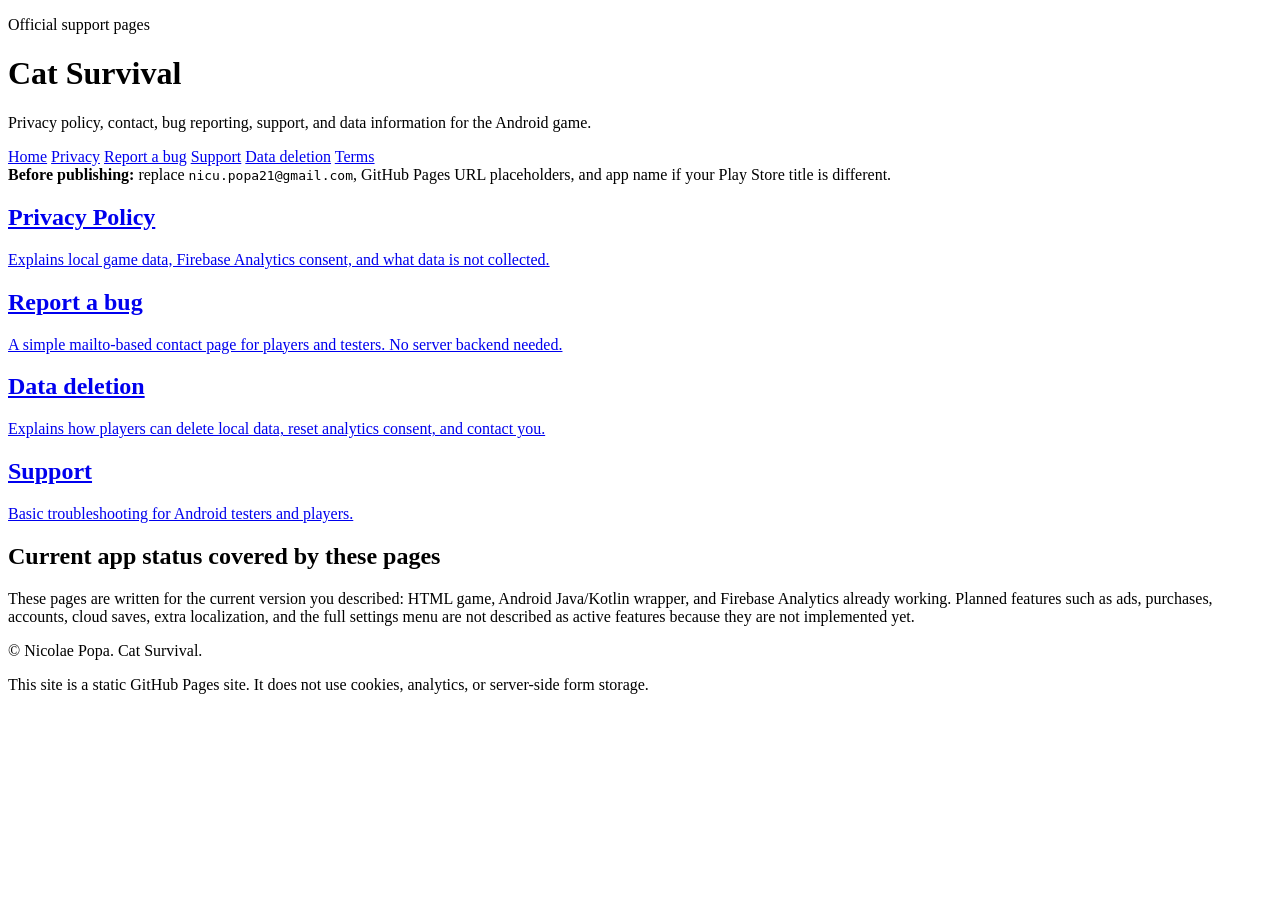
==== index.html @ e9ca4fab "Add files via upload" ====
<!doctype html>
<html lang="en">
<head>
  <title>Cat Survival — Support and Privacy</title>
  <meta name="description" content="Official support, privacy policy, bug report, and data information pages for Cat Survival.">
  <meta charset="utf-8">
<meta name="viewport" content="width=device-width, initial-scale=1">
<meta name="theme-color" content="#111827">
<link rel="stylesheet" href="assets/css/styles.css">
<script defer src="assets/js/site.js"></script>
</head>
<body>
  <header class="hero">
    <div class="container">
      <p class="eyebrow">Official support pages</p>
      <h1>Cat Survival</h1>
      <p class="subtitle">Privacy policy, contact, bug reporting, support, and data information for the Android game.</p>
      <nav class="site-nav" aria-label="Main navigation">
  <a href="index.html">Home</a>
  <a href="privacy.html">Privacy</a>
  <a href="contact.html">Report a bug</a>
  <a href="support.html">Support</a>
  <a href="data-deletion.html">Data deletion</a>
  <a href="terms.html">Terms</a>
</nav>
      <div class="notice todo">
        <strong>Before publishing:</strong> replace <code>nicu.popa21@gmail.com</code>, GitHub Pages URL placeholders, and app name if your Play Store title is different.
      </div>
    </div>
  </header>

  <main class="container page">
    <section class="card-grid">
      <a class="card link-card" href="privacy.html">
        <h2>Privacy Policy</h2>
        <p>Explains local game data, Firebase Analytics consent, and what data is not collected.</p>
      </a>
      <a class="card link-card" href="contact.html">
        <h2>Report a bug</h2>
        <p>A simple mailto-based contact page for players and testers. No server backend needed.</p>
      </a>
      <a class="card link-card" href="data-deletion.html">
        <h2>Data deletion</h2>
        <p>Explains how players can delete local data, reset analytics consent, and contact you.</p>
      </a>
      <a class="card link-card" href="support.html">
        <h2>Support</h2>
        <p>Basic troubleshooting for Android testers and players.</p>
      </a>
    </section>

    <section class="card">
      <h2>Current app status covered by these pages</h2>
      <p>These pages are written for the current version you described: HTML game, Android Java/Kotlin wrapper, and Firebase Analytics already working. Planned features such as ads, purchases, accounts, cloud saves, extra localization, and the full settings menu are not described as active features because they are not implemented yet.</p>
    </section>
  </main>

  <footer class="site-footer">
  <p>© <span id="year"></span> Nicolae Popa. Cat Survival.</p>
  <p class="small">This site is a static GitHub Pages site. It does not use cookies, analytics, or server-side form storage.</p>
</footer>
</body>
</html>
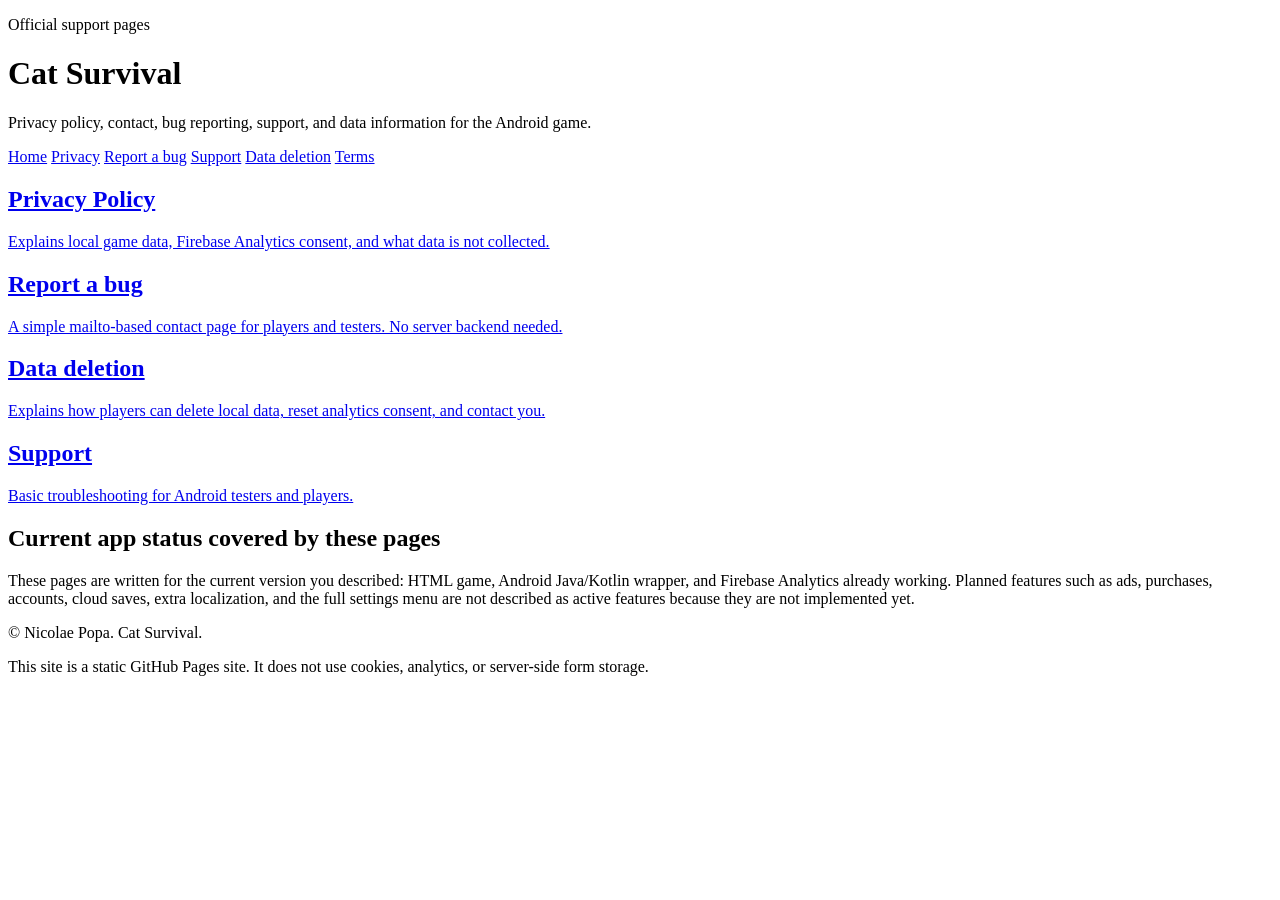
==== commit 9aa88c0a: "Add files via upload" ====
--- a/index.html
+++ b/index.html
@@ -23,10 +23,7 @@
   <a href="data-deletion.html">Data deletion</a>
   <a href="terms.html">Terms</a>
 </nav>
-      <div class="notice todo">
-        <strong>Before publishing:</strong> replace <code>nicu.popa21@gmail.com</code>, GitHub Pages URL placeholders, and app name if your Play Store title is different.
-      </div>
-    </div>
+</div>
   </header>
 
   <main class="container page">
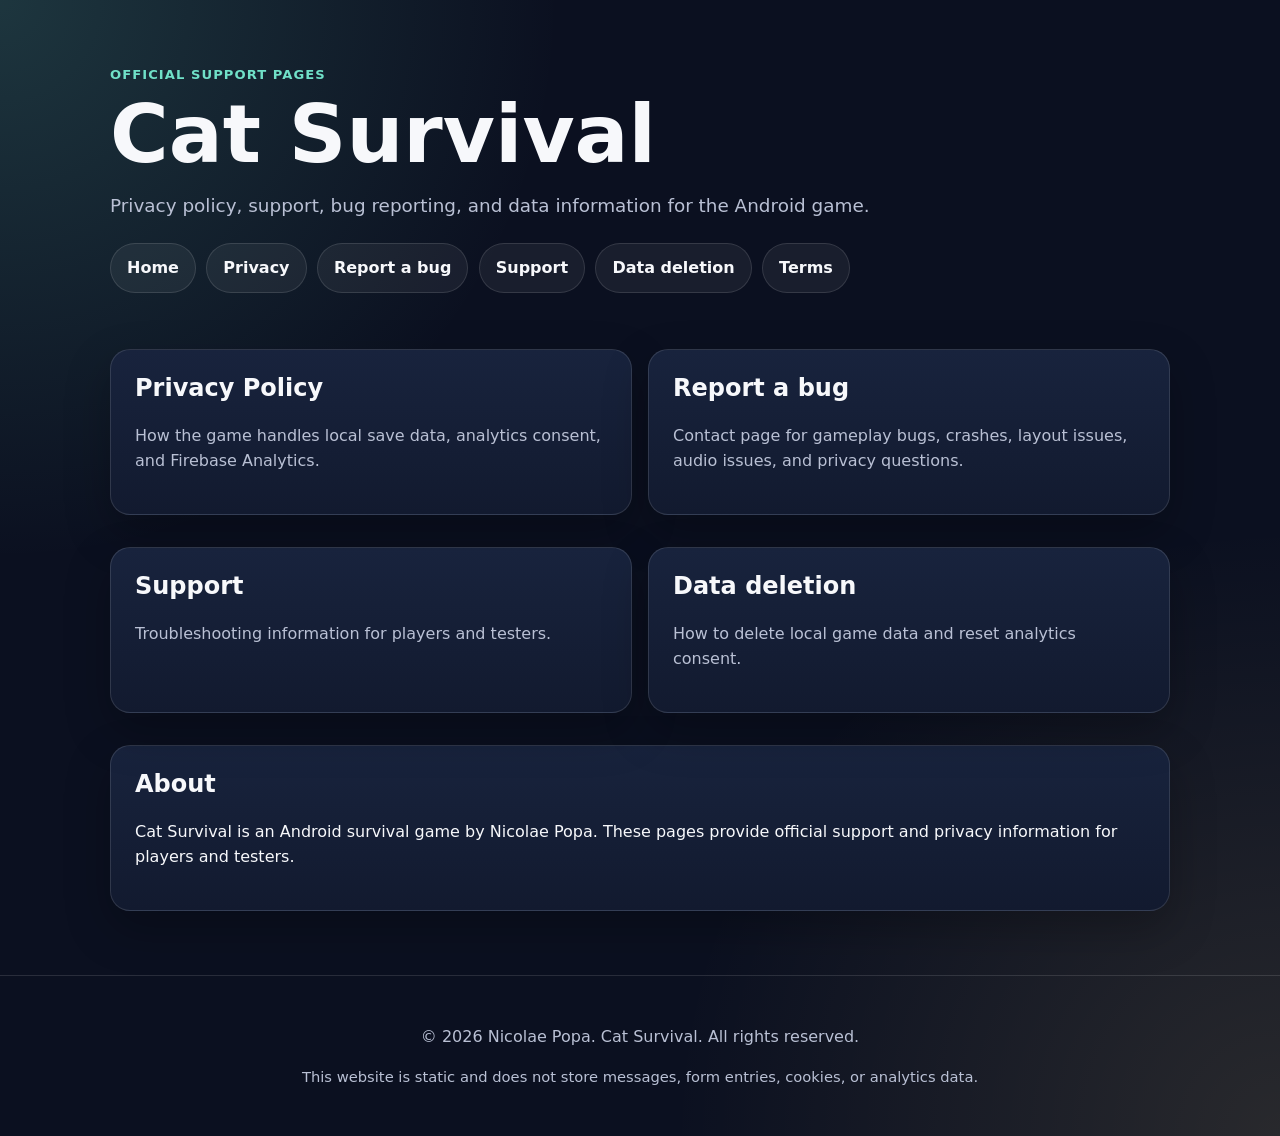
==== commit 953c507e: "Add files via upload" ====
--- a/index.html
+++ b/index.html
@@ -14,7 +14,7 @@
     <div class="container">
       <p class="eyebrow">Official support pages</p>
       <h1>Cat Survival</h1>
-      <p class="subtitle">Privacy policy, contact, bug reporting, support, and data information for the Android game.</p>
+      <p class="subtitle">Privacy policy, support, bug reporting, and data information for the Android game.</p>
       <nav class="site-nav" aria-label="Main navigation">
   <a href="index.html">Home</a>
   <a href="privacy.html">Privacy</a>
@@ -23,38 +23,23 @@
   <a href="data-deletion.html">Data deletion</a>
   <a href="terms.html">Terms</a>
 </nav>
-</div>
+    </div>
   </header>
-
   <main class="container page">
     <section class="card-grid">
-      <a class="card link-card" href="privacy.html">
-        <h2>Privacy Policy</h2>
-        <p>Explains local game data, Firebase Analytics consent, and what data is not collected.</p>
-      </a>
-      <a class="card link-card" href="contact.html">
-        <h2>Report a bug</h2>
-        <p>A simple mailto-based contact page for players and testers. No server backend needed.</p>
-      </a>
-      <a class="card link-card" href="data-deletion.html">
-        <h2>Data deletion</h2>
-        <p>Explains how players can delete local data, reset analytics consent, and contact you.</p>
-      </a>
-      <a class="card link-card" href="support.html">
-        <h2>Support</h2>
-        <p>Basic troubleshooting for Android testers and players.</p>
-      </a>
+      <a class="card link-card" href="privacy.html"><h2>Privacy Policy</h2><p>How the game handles local save data, analytics consent, and Firebase Analytics.</p></a>
+      <a class="card link-card" href="contact.html"><h2>Report a bug</h2><p>Contact page for gameplay bugs, crashes, layout issues, audio issues, and privacy questions.</p></a>
+      <a class="card link-card" href="support.html"><h2>Support</h2><p>Troubleshooting information for players and testers.</p></a>
+      <a class="card link-card" href="data-deletion.html"><h2>Data deletion</h2><p>How to delete local game data and reset analytics consent.</p></a>
     </section>
-
     <section class="card">
-      <h2>Current app status covered by these pages</h2>
-      <p>These pages are written for the current version you described: HTML game, Android Java/Kotlin wrapper, and Firebase Analytics already working. Planned features such as ads, purchases, accounts, cloud saves, extra localization, and the full settings menu are not described as active features because they are not implemented yet.</p>
+      <h2>About</h2>
+      <p>Cat Survival is an Android survival game by Nicolae Popa. These pages provide official support and privacy information for players and testers.</p>
     </section>
   </main>
-
   <footer class="site-footer">
-  <p>© <span id="year"></span> Nicolae Popa. Cat Survival.</p>
-  <p class="small">This site is a static GitHub Pages site. It does not use cookies, analytics, or server-side form storage.</p>
+  <p>© <span id="year"></span> Nicolae Popa. Cat Survival. All rights reserved.</p>
+  <p class="small">This website is static and does not store messages, form entries, cookies, or analytics data.</p>
 </footer>
 </body>
 </html>
--- a/assets/css/styles.css
+++ b/assets/css/styles.css
@@ -0,0 +1,232 @@
+:root {
+  --bg: #0b1020;
+  --panel: #121a2f;
+  --panel-light: #18233d;
+  --text: #f7f8fb;
+  --muted: #b9c0d4;
+  --accent: #70e1c8;
+  --accent-dark: #24b99b;
+  --warning: #ffde8a;
+  --warning-bg: #372a10;
+  --border: rgba(255,255,255,.12);
+  --shadow: 0 18px 45px rgba(0,0,0,.25);
+}
+
+* {
+  box-sizing: border-box;
+}
+
+html {
+  min-height: 100%;
+  background: var(--bg);
+}
+
+body {
+  margin: 0;
+  font-family: system-ui, -apple-system, BlinkMacSystemFont, "Segoe UI", sans-serif;
+  line-height: 1.6;
+  color: var(--text);
+  background:
+    radial-gradient(circle at top left, rgba(112, 225, 200, .18), transparent 35rem),
+    radial-gradient(circle at bottom right, rgba(255, 222, 138, .12), transparent 38rem),
+    var(--bg);
+}
+
+a {
+  color: var(--accent);
+}
+
+a:hover,
+a:focus {
+  color: #a5ffee;
+}
+
+code {
+  padding: .12rem .35rem;
+  border-radius: .35rem;
+  background: rgba(255,255,255,.09);
+  color: #fff;
+}
+
+.container {
+  width: min(1060px, calc(100% - 2rem));
+  margin-inline: auto;
+}
+
+.hero {
+  padding: 4rem 0 2.5rem;
+}
+
+.small-hero {
+  padding-bottom: 1.5rem;
+}
+
+.eyebrow {
+  margin: 0 0 .75rem;
+  color: var(--accent);
+  font-weight: 700;
+  letter-spacing: .08em;
+  text-transform: uppercase;
+  font-size: .82rem;
+}
+
+h1 {
+  margin: 0;
+  font-size: clamp(2.2rem, 7vw, 5rem);
+  line-height: .95;
+}
+
+h2 {
+  margin-top: 0;
+  line-height: 1.2;
+}
+
+h3 {
+  margin-bottom: .25rem;
+}
+
+.subtitle {
+  max-width: 780px;
+  color: var(--muted);
+  font-size: 1.15rem;
+}
+
+.site-nav {
+  display: flex;
+  flex-wrap: wrap;
+  gap: .65rem;
+  margin: 1.4rem 0 0;
+}
+
+.site-nav a,
+.button-link,
+button {
+  display: inline-flex;
+  align-items: center;
+  justify-content: center;
+  min-height: 2.6rem;
+  padding: .7rem 1rem;
+  border: 1px solid var(--border);
+  border-radius: 999px;
+  color: var(--text);
+  background: rgba(255,255,255,.06);
+  text-decoration: none;
+  font-weight: 700;
+  cursor: pointer;
+}
+
+.site-nav a:hover,
+.site-nav a:focus,
+.button-link:hover,
+.button-link:focus,
+button:hover,
+button:focus {
+  border-color: rgba(112, 225, 200, .75);
+  background: rgba(112, 225, 200, .13);
+  color: var(--text);
+}
+
+.page {
+  padding: 1rem 0 3rem;
+}
+
+.card-grid {
+  display: grid;
+  grid-template-columns: repeat(2, minmax(0, 1fr));
+  gap: 1rem;
+  margin-bottom: 1rem;
+}
+
+.card {
+  margin-bottom: 1rem;
+  padding: clamp(1rem, 2.5vw, 1.5rem);
+  border: 1px solid var(--border);
+  border-radius: 1.25rem;
+  background: linear-gradient(180deg, var(--panel-light), var(--panel));
+  box-shadow: var(--shadow);
+}
+
+.link-card {
+  color: var(--text);
+  text-decoration: none;
+}
+
+.link-card p {
+  color: var(--muted);
+}
+
+.important,
+.notice.todo {
+  border-color: rgba(255,222,138,.55);
+  background: linear-gradient(180deg, rgba(255,222,138,.16), var(--warning-bg));
+}
+
+.notice {
+  margin-top: 1rem;
+  padding: 1rem;
+  border-radius: 1rem;
+}
+
+.small {
+  color: var(--muted);
+  font-size: .92rem;
+}
+
+.site-footer {
+  padding: 2rem 1rem;
+  border-top: 1px solid var(--border);
+  color: var(--muted);
+  text-align: center;
+}
+
+.bug-form {
+  display: grid;
+  gap: 1rem;
+}
+
+label {
+  display: grid;
+  gap: .35rem;
+  color: var(--text);
+  font-weight: 700;
+}
+
+input,
+select,
+textarea {
+  width: 100%;
+  padding: .85rem .95rem;
+  border: 1px solid var(--border);
+  border-radius: .75rem;
+  color: var(--text);
+  background: rgba(0,0,0,.22);
+  font: inherit;
+}
+
+textarea {
+  resize: vertical;
+}
+
+.status {
+  min-height: 1.5rem;
+  color: var(--warning);
+}
+
+ul,
+ol {
+  padding-left: 1.25rem;
+}
+
+@media (max-width: 700px) {
+  .card-grid {
+    grid-template-columns: 1fr;
+  }
+
+  .hero {
+    padding-top: 2.25rem;
+  }
+
+  .site-nav a {
+    width: 100%;
+  }
+}
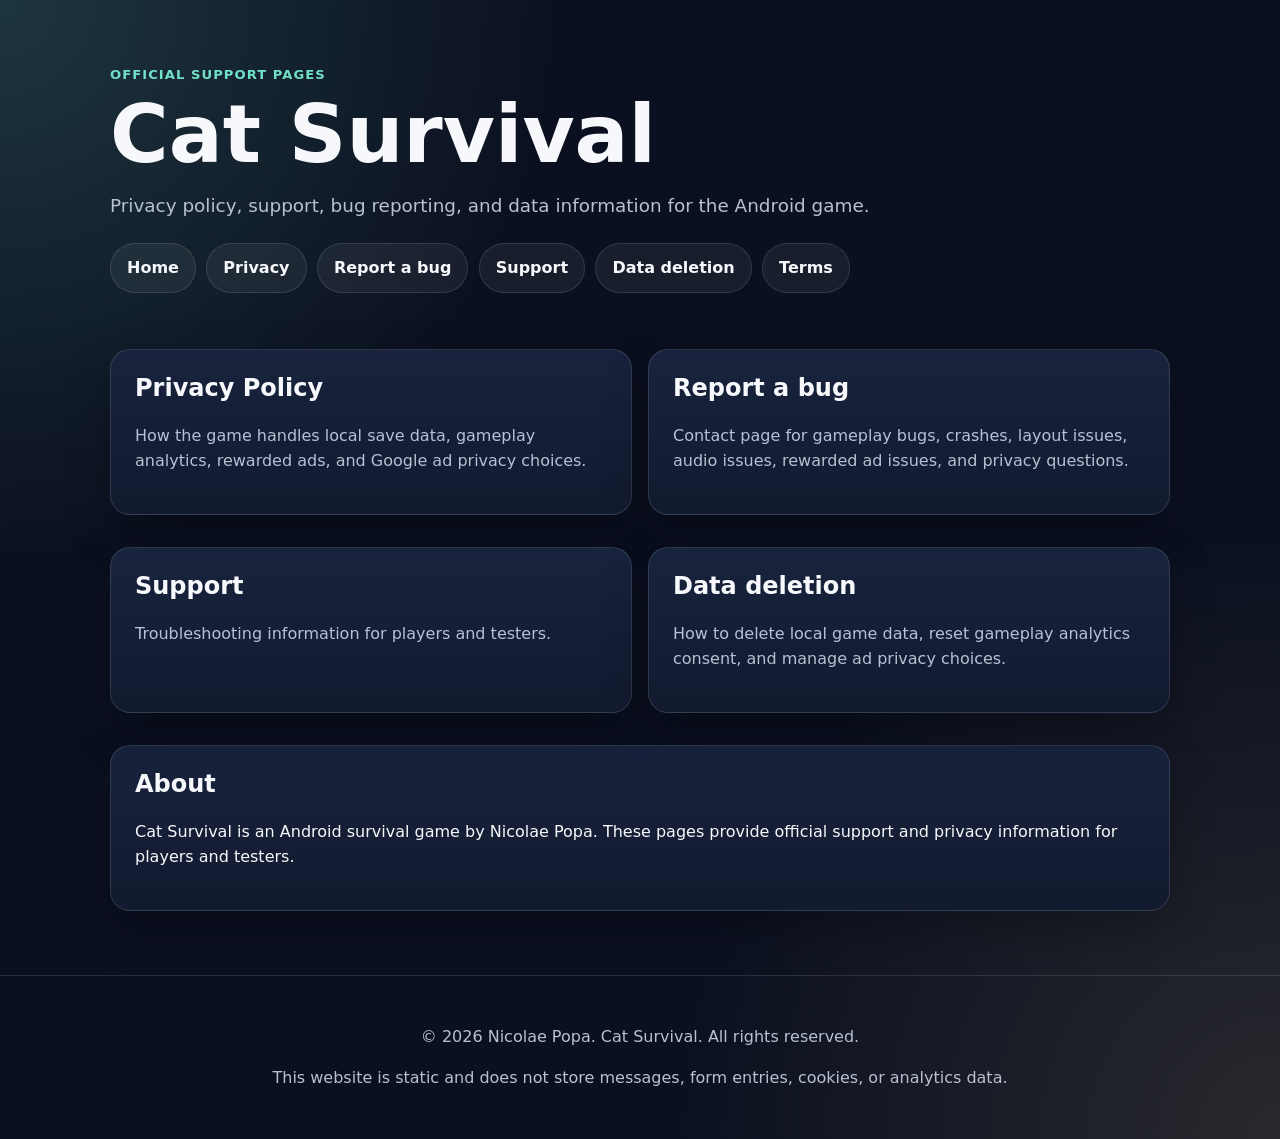
==== commit 0715caca: "Add files via upload" ====
--- a/index.html
+++ b/index.html
@@ -27,10 +27,10 @@
   </header>
   <main class="container page">
     <section class="card-grid">
-      <a class="card link-card" href="privacy.html"><h2>Privacy Policy</h2><p>How the game handles local save data, analytics consent, and Firebase Analytics.</p></a>
-      <a class="card link-card" href="contact.html"><h2>Report a bug</h2><p>Contact page for gameplay bugs, crashes, layout issues, audio issues, and privacy questions.</p></a>
+      <a class="card link-card" href="privacy.html"><h2>Privacy Policy</h2><p>How the game handles local save data, gameplay analytics, rewarded ads, and Google ad privacy choices.</p></a>
+      <a class="card link-card" href="contact.html"><h2>Report a bug</h2><p>Contact page for gameplay bugs, crashes, layout issues, audio issues, rewarded ad issues, and privacy questions.</p></a>
       <a class="card link-card" href="support.html"><h2>Support</h2><p>Troubleshooting information for players and testers.</p></a>
-      <a class="card link-card" href="data-deletion.html"><h2>Data deletion</h2><p>How to delete local game data and reset analytics consent.</p></a>
+      <a class="card link-card" href="data-deletion.html"><h2>Data deletion</h2><p>How to delete local game data, reset gameplay analytics consent, and manage ad privacy choices.</p></a>
     </section>
     <section class="card">
       <h2>About</h2>
--- a/assets/css/styles.css
+++ b/assets/css/styles.css
@@ -1,232 +1,4 @@
-:root {
-  --bg: #0b1020;
-  --panel: #121a2f;
-  --panel-light: #18233d;
-  --text: #f7f8fb;
-  --muted: #b9c0d4;
-  --accent: #70e1c8;
-  --accent-dark: #24b99b;
-  --warning: #ffde8a;
-  --warning-bg: #372a10;
-  --border: rgba(255,255,255,.12);
-  --shadow: 0 18px 45px rgba(0,0,0,.25);
-}
 
-* {
-  box-sizing: border-box;
-}
-
-html {
-  min-height: 100%;
-  background: var(--bg);
-}
-
-body {
-  margin: 0;
-  font-family: system-ui, -apple-system, BlinkMacSystemFont, "Segoe UI", sans-serif;
-  line-height: 1.6;
-  color: var(--text);
-  background:
-    radial-gradient(circle at top left, rgba(112, 225, 200, .18), transparent 35rem),
-    radial-gradient(circle at bottom right, rgba(255, 222, 138, .12), transparent 38rem),
-    var(--bg);
-}
-
-a {
-  color: var(--accent);
-}
-
-a:hover,
-a:focus {
-  color: #a5ffee;
-}
-
-code {
-  padding: .12rem .35rem;
-  border-radius: .35rem;
-  background: rgba(255,255,255,.09);
-  color: #fff;
-}
-
-.container {
-  width: min(1060px, calc(100% - 2rem));
-  margin-inline: auto;
-}
-
-.hero {
-  padding: 4rem 0 2.5rem;
-}
-
-.small-hero {
-  padding-bottom: 1.5rem;
-}
-
-.eyebrow {
-  margin: 0 0 .75rem;
-  color: var(--accent);
-  font-weight: 700;
-  letter-spacing: .08em;
-  text-transform: uppercase;
-  font-size: .82rem;
-}
-
-h1 {
-  margin: 0;
-  font-size: clamp(2.2rem, 7vw, 5rem);
-  line-height: .95;
-}
-
-h2 {
-  margin-top: 0;
-  line-height: 1.2;
-}
-
-h3 {
-  margin-bottom: .25rem;
-}
-
-.subtitle {
-  max-width: 780px;
-  color: var(--muted);
-  font-size: 1.15rem;
-}
-
-.site-nav {
-  display: flex;
-  flex-wrap: wrap;
-  gap: .65rem;
-  margin: 1.4rem 0 0;
-}
-
-.site-nav a,
-.button-link,
-button {
-  display: inline-flex;
-  align-items: center;
-  justify-content: center;
-  min-height: 2.6rem;
-  padding: .7rem 1rem;
-  border: 1px solid var(--border);
-  border-radius: 999px;
-  color: var(--text);
-  background: rgba(255,255,255,.06);
-  text-decoration: none;
-  font-weight: 700;
-  cursor: pointer;
-}
-
-.site-nav a:hover,
-.site-nav a:focus,
-.button-link:hover,
-.button-link:focus,
-button:hover,
-button:focus {
-  border-color: rgba(112, 225, 200, .75);
-  background: rgba(112, 225, 200, .13);
-  color: var(--text);
-}
-
-.page {
-  padding: 1rem 0 3rem;
-}
-
-.card-grid {
-  display: grid;
-  grid-template-columns: repeat(2, minmax(0, 1fr));
-  gap: 1rem;
-  margin-bottom: 1rem;
-}
-
-.card {
-  margin-bottom: 1rem;
-  padding: clamp(1rem, 2.5vw, 1.5rem);
-  border: 1px solid var(--border);
-  border-radius: 1.25rem;
-  background: linear-gradient(180deg, var(--panel-light), var(--panel));
-  box-shadow: var(--shadow);
-}
-
-.link-card {
-  color: var(--text);
-  text-decoration: none;
-}
-
-.link-card p {
-  color: var(--muted);
-}
-
-.important,
-.notice.todo {
-  border-color: rgba(255,222,138,.55);
-  background: linear-gradient(180deg, rgba(255,222,138,.16), var(--warning-bg));
-}
-
-.notice {
-  margin-top: 1rem;
-  padding: 1rem;
-  border-radius: 1rem;
-}
-
-.small {
-  color: var(--muted);
-  font-size: .92rem;
-}
-
-.site-footer {
-  padding: 2rem 1rem;
-  border-top: 1px solid var(--border);
-  color: var(--muted);
-  text-align: center;
-}
-
-.bug-form {
-  display: grid;
-  gap: 1rem;
-}
-
-label {
-  display: grid;
-  gap: .35rem;
-  color: var(--text);
-  font-weight: 700;
-}
-
-input,
-select,
-textarea {
-  width: 100%;
-  padding: .85rem .95rem;
-  border: 1px solid var(--border);
-  border-radius: .75rem;
-  color: var(--text);
-  background: rgba(0,0,0,.22);
-  font: inherit;
-}
-
-textarea {
-  resize: vertical;
-}
-
-.status {
-  min-height: 1.5rem;
-  color: var(--warning);
-}
-
-ul,
-ol {
-  padding-left: 1.25rem;
-}
-
-@media (max-width: 700px) {
-  .card-grid {
-    grid-template-columns: 1fr;
-  }
-
-  .hero {
-    padding-top: 2.25rem;
-  }
-
-  .site-nav a {
-    width: 100%;
-  }
-}
+:root{--bg:#0b1020;--panel:#121a2f;--panel-light:#18233d;--text:#f7f8fb;--muted:#b9c0d4;--accent:#70e1c8;--border:rgba(255,255,255,.12);--shadow:0 18px 45px rgba(0,0,0,.25)}
+*{box-sizing:border-box}html{min-height:100%;background:var(--bg)}body{margin:0;font-family:system-ui,-apple-system,BlinkMacSystemFont,"Segoe UI",sans-serif;line-height:1.6;color:var(--text);background:radial-gradient(circle at top left,rgba(112,225,200,.18),transparent 35rem),radial-gradient(circle at bottom right,rgba(255,222,138,.12),transparent 38rem),var(--bg)}
+a{color:var(--accent)}a:hover,a:focus{color:#a5ffee}.container{width:min(1060px,calc(100% - 2rem));margin-inline:auto}.hero{padding:4rem 0 2.5rem}.small-hero{padding-bottom:1.5rem}.eyebrow{margin:0 0 .75rem;color:var(--accent);font-weight:700;letter-spacing:.08em;text-transform:uppercase;font-size:.82rem}h1{margin:0;font-size:clamp(2.2rem,7vw,5rem);line-height:.95}h2{margin-top:0;line-height:1.2}h3{margin-bottom:.25rem}.subtitle{max-width:780px;color:var(--muted);font-size:1.15rem}.site-nav{display:flex;flex-wrap:wrap;gap:.65rem;margin:1.4rem 0 0}.site-nav a,.button-link,button{display:inline-flex;align-items:center;justify-content:center;min-height:2.6rem;padding:.7rem 1rem;border:1px solid var(--border);border-radius:999px;color:var(--text);background:rgba(255,255,255,.06);text-decoration:none;font-weight:700;cursor:pointer}.site-nav a:hover,.site-nav a:focus,.button-link:hover,.button-link:focus,button:hover,button:focus{border-color:rgba(112,225,200,.75);background:rgba(112,225,200,.13);color:var(--text)}.page{padding:1rem 0 3rem}.card-grid{display:grid;grid-template-columns:repeat(2,minmax(0,1fr));gap:1rem;margin-bottom:1rem}.card{margin-bottom:1rem;padding:clamp(1rem,2.5vw,1.5rem);border:1px solid var(--border);border-radius:1.25rem;background:linear-gradient(180deg,var(--panel-light),var(--panel));box-shadow:var(--shadow)}.link-card{color:var(--text);text-decoration:none}.link-card p,.small{color:var(--muted)}.site-footer{padding:2rem 1rem;border-top:1px solid var(--border);color:var(--muted);text-align:center}.bug-form{display:grid;gap:1rem}label{display:grid;gap:.35rem;color:var(--text);font-weight:700}input,select,textarea{width:100%;padding:.85rem .95rem;border:1px solid var(--border);border-radius:.75rem;color:var(--text);background:rgba(0,0,0,.22);font:inherit}textarea{resize:vertical}.status{min-height:1.5rem;color:#ffde8a}ul,ol{padding-left:1.25rem}@media(max-width:700px){.card-grid{grid-template-columns:1fr}.hero{padding-top:2.25rem}.site-nav a{width:100%}}
